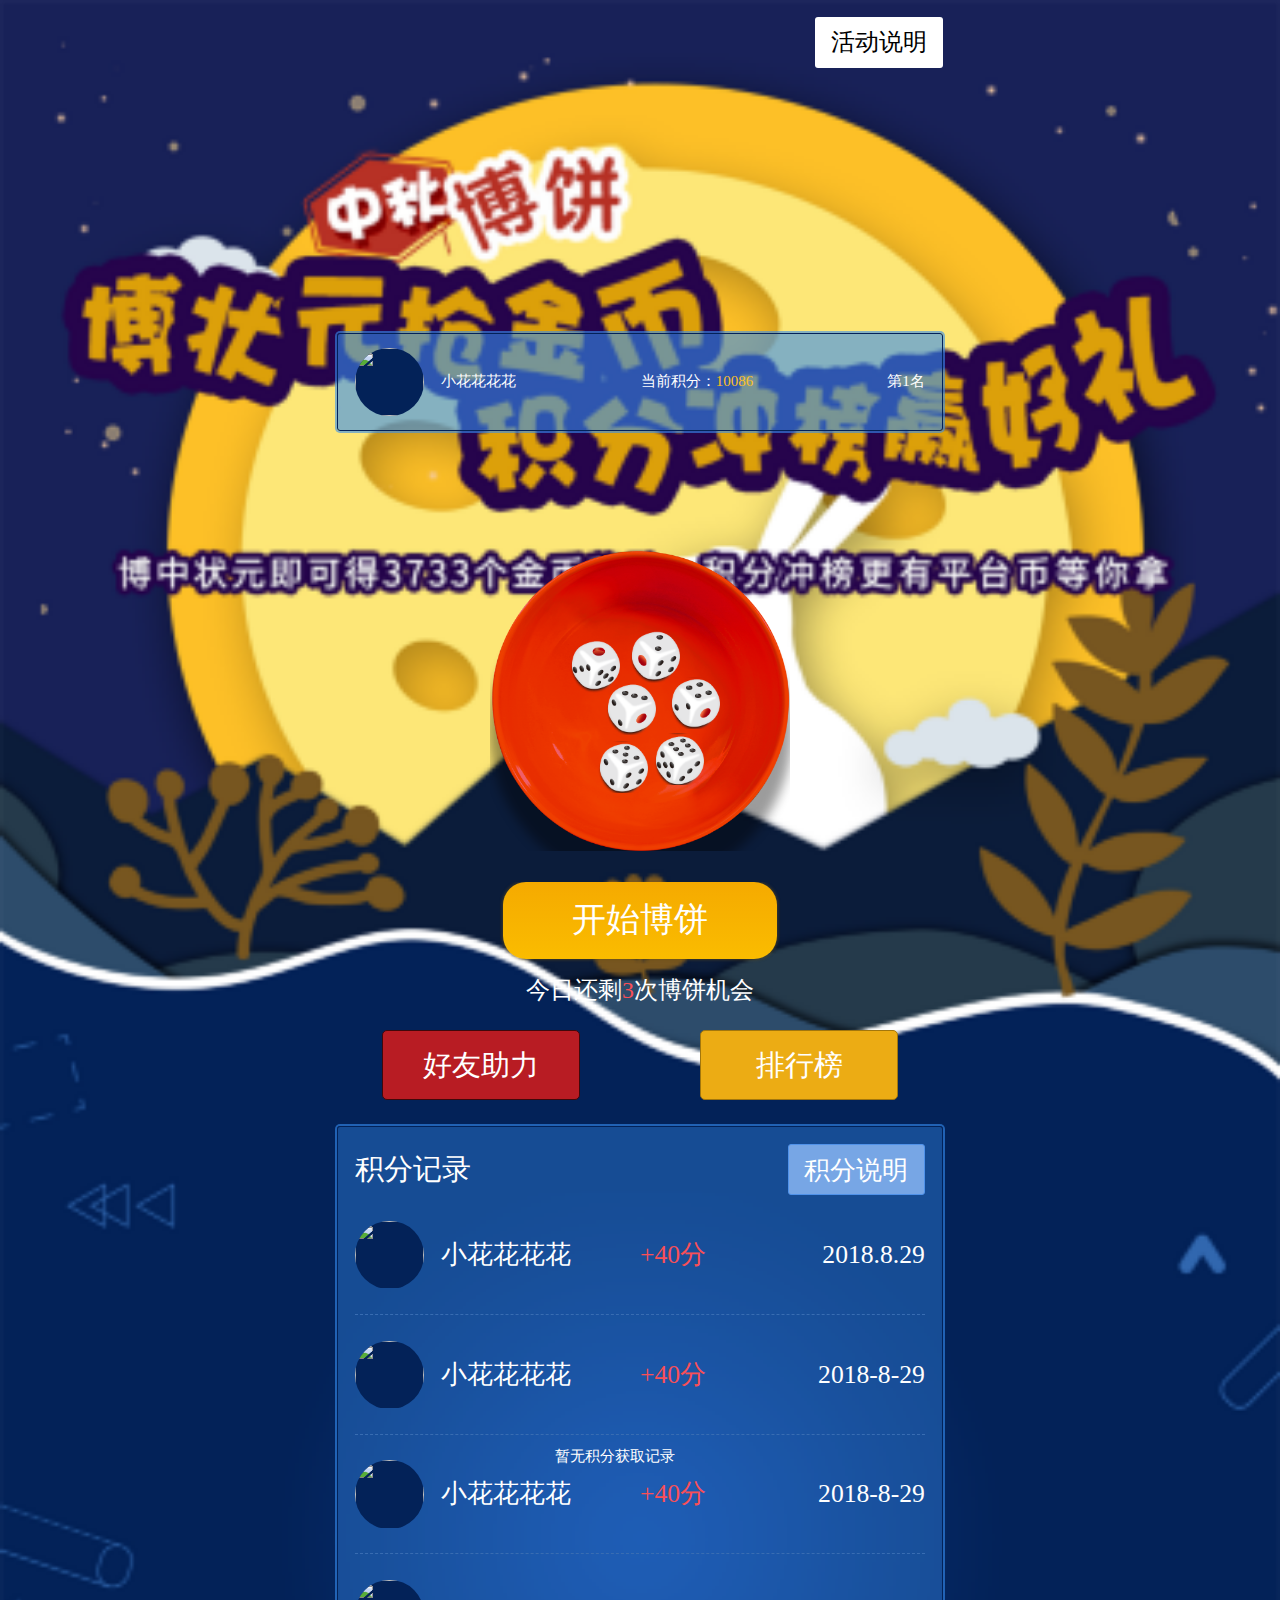
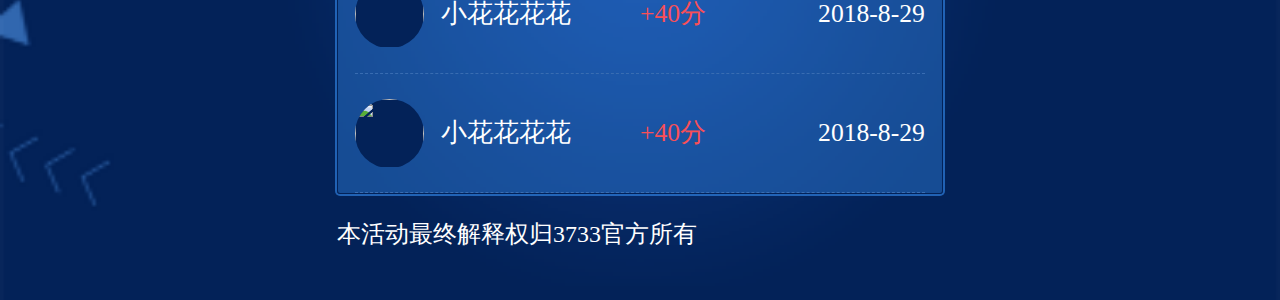
==== index.html @ 58ba9d66 "page and animation" ====
<!DOCTYPE html>
<html lang="en">

<head>
  <meta charset="UTF-8">
  <meta name="viewport" content="width=device-width, initial-scale=1.0">
  <meta http-equiv="X-UA-Compatible" content="ie=edge">
  <title>Document</title>
  <link rel="stylesheet" href="lib/css/reset.css">
  <link rel="stylesheet" href="lib/css/zhongqiu.css">
</head>

<body>
  <div class="main-page">
    <!--  -->
    <div class="active-explain">活动说明</div>
    <!-- account-information -->
    <div class="account-information">
      <div class="content left">
        <img class="avatar" src="" alt="">
        <span class="name">小花花花花</span>
      </div>
      <div class="content center">当前积分：<span class="point">10086</span></div>
      <div class="content right">第1名</div>
    </div>
    <!-- game -->
    <div class="game">
      <div class="dice first one"></div>
      <div class="dice second two"></div>
      <div class="dice third three"></div>
      <div class="dice fourth four"></div>
      <div class="dice fifth five"></div>
      <div class="dice sixth six"></div>
      <img class="bowl" src="lib/images/1.png" alt="">
    </div>
    <!-- button-list -->
    <div class="button-list">
      <div class="start">开始博饼</div>
      <div class="text">今日还剩<span>3</span>次博饼机会</div>
      <div class="button left">好友助力</div>
      <div class="button right">排行榜</div>
    </div>
    <!-- rank-record -->
    <div class="rank-record">
      <div class="title">
        <div class="left">积分记录</div>
        <a class="right">积分说明</a>
      </div>
      <div class="container">
        <ul class="rank-list">
          <li class="rank-item">
            <div class="content left">
              <img class="avatar" src="http://pic3.3733.com/d/file/cb/2018-08-27/c4631d530c1b6b69146fe1cd9f2bf09d.png"
                alt="">
              <span class="name">小花花花花</span>
            </div>
            <div class="content center">+40分</div>
            <div class="content right">2018.8.29</div>
          </li>
          <li class="rank-item">
            <div class="content left">
              <img class="avatar" src="http://pic3.3733.com/d/file/cb/2018-08-27/c4631d530c1b6b69146fe1cd9f2bf09d.png"
                alt="">
              <span class="name">小花花花花</span>
            </div>
            <div class="content center">+40分</div>
            <div class="content right">2018-8-29</div>
          </li>
          <li class="rank-item">
            <div class="content left">
              <img class="avatar" src="http://pic3.3733.com/d/file/cb/2018-08-27/c4631d530c1b6b69146fe1cd9f2bf09d.png"
                alt="">
              <span class="name">小花花花花</span>
            </div>
            <div class="content center">+40分</div>
            <div class="content right">2018-8-29</div>
          </li>
          <li class="rank-item">
            <div class="content left">
              <img class="avatar" src="http://pic3.3733.com/d/file/cb/2018-08-27/c4631d530c1b6b69146fe1cd9f2bf09d.png"
                alt="">
              <span class="name">小花花花花</span>
            </div>
            <div class="content center">+40分</div>
            <div class="content right">2018-8-29</div>
          </li>
          <li class="rank-item">
            <div class="content left">
              <img class="avatar" src="http://pic3.3733.com/d/file/cb/2018-08-27/c4631d530c1b6b69146fe1cd9f2bf09d.png"
                alt="">
              <span class="name">小花花花花</span>
            </div>
            <div class="content center">+40分</div>
            <div class="content right">2018-8-29</div>
          </li>
        </ul>
        <div class="empty">暂无积分获取记录</div>
      </div>
    </div>
    <!-- footer -->
    <div class="footer">本活动最终解释权归3733官方所有</div>
    <!-- modal -->
    <div class="modal">
      <div class="background"></div>

    </div>
  </div>
  <div class="rank-page">
    <div class="wrapper">
      <div class="header"><i class="rank"></i>排行榜<i class="icon"></i></div>
      <div class="main">
        <ul class="title">
          <li class="rank">排名</li>
          <li class="user">用户</li>
          <li class="point">积分</li>
        </ul>
        <ul class="rank-list">
          <li class="rank-item">
            <div class="rank">1</div>
            <div class="user">
              <img class="avatar" src="http://pic3.3733.com/d/file/cb/2018-08-27/c4631d530c1b6b69146fe1cd9f2bf09d.png"
                alt="">
              <span class="name">小花花花花</span>
            </div>
            <div class="point">10086</div>
          </li>
          <li class="rank-item">
            <div class="rank">1</div>
            <div class="user">
              <img class="avatar" src="http://pic3.3733.com/d/file/cb/2018-08-27/c4631d530c1b6b69146fe1cd9f2bf09d.png"
                alt="">
              <span class="name">小花花花花</span>
            </div>
            <div class="point">10086</div>
          </li>
          <li class="rank-item">
            <div class="rank">1</div>
            <div class="user">
              <img class="avatar" src="http://pic3.3733.com/d/file/cb/2018-08-27/c4631d530c1b6b69146fe1cd9f2bf09d.png"
                alt="">
              <span class="name">小花花花花</span>
            </div>
            <div class="point">10086</div>
          </li>
          <li class="rank-item">
            <div class="rank">1</div>
            <div class="user">
              <img class="avatar" src="http://pic3.3733.com/d/file/cb/2018-08-27/c4631d530c1b6b69146fe1cd9f2bf09d.png"
                alt="">
              <span class="name">小花花花花</span>
            </div>
            <div class="point">10086</div>
          </li>
          <li class="rank-item">
            <div class="rank">1</div>
            <div class="user">
              <img class="avatar" src="http://pic3.3733.com/d/file/cb/2018-08-27/c4631d530c1b6b69146fe1cd9f2bf09d.png"
                alt="">
              <span class="name">小花花花花</span>
            </div>
            <div class="point">10086</div>
          </li>
          <li class="rank-item">
            <div class="rank">1</div>
            <div class="user">
              <img class="avatar" src="http://pic3.3733.com/d/file/cb/2018-08-27/c4631d530c1b6b69146fe1cd9f2bf09d.png"
                alt="">
              <span class="name">小花花花花</span>
            </div>
            <div class="point">10086</div>
          </li>
          <li class="rank-item">
            <div class="rank">1</div>
            <div class="user">
              <img class="avatar" src="http://pic3.3733.com/d/file/cb/2018-08-27/c4631d530c1b6b69146fe1cd9f2bf09d.png"
                alt="">
              <span class="name">小花花花花</span>
            </div>
            <div class="point">10086</div>
          </li>
          <li class="rank-item">
            <div class="rank">1</div>
            <div class="user">
              <img class="avatar" src="http://pic3.3733.com/d/file/cb/2018-08-27/c4631d530c1b6b69146fe1cd9f2bf09d.png"
                alt="">
              <span class="name">小花花花花</span>
            </div>
            <div class="point">10086</div>
          </li>
        </ul>
      </div>
    </div>
    <div class="footer">
      <div class="left-wrapper">
        <img class="avatar" src="http://pic3.3733.com/d/file/cb/2018-08-27/c4631d530c1b6b69146fe1cd9f2bf09d.png" alt="">
        <div class="content">
          <div class="name">小花花花花花</div>
          <div class="point">我的积分:<span class="red">10086</span></div>
        </div>
      </div>
      <div class="right-wrapper">我的排名:<span class="red">未上榜</span></div>
    </div>
  </div>
  <div class="page active-explain-page">
    <div class="header">活动说明<i class="icon"></i></div>
    <div class="main">
      <p>1.活动时间：</p>
      <p class="text last">2018年8月29日——2018年9月25日</p>
      <p>2.活动规则：</p>
      <p class="text">1.参与博饼活动的用户，需将3733账号绑定 手机号后方可博饼  </p>
      <p class="text">2.活动期间每位用户每天有3次博饼</p>
      <p class="text last">3.博饼积分榜实时更新，活动结束后以排行榜成绩进行统一发放奖励。</p>
      <p>3.活动奖励：</p>
      <p class="text">博中状元既可获得3733个金币，积分排行榜冲榜更能赢取平台币</p>
      <p class="text">第1名：500平台币</p>
      <p class="text">第2名：300平台币 </p>
      <p class="text">第3名：100平台币</p>
      <p class="text">第4-10名：50平台币</p>
      <p class="text">第11-30名：30平台币</p>
      <p class="text">参与奖：10平台币</p>
      <p class="text last">注：积分相同的用户，则按时间先后排列</p>
      <p>4.奖励发放：</p>
      <p class="text last">奖励将在活动结束后3个工作日内统一发放至相应账号中，届时可在平台币获取记录中查看，如有异议，请联系客服QQ：800819997。</p>
      <p>5.本活动最终解释权归3733官方所有</p>
      <p class="title">积分说明</p>
      <img src="lib/images/point.png" alt="" class="explain">
      <i class="logo"></i>
    </div>
  </div>
  <div class="page point-explain-page">
    <div class="header">积分说明<i class="icon"></i></div>
    <div class="main">
      <img src="lib/images/point.png" alt="">
    </div>
  </div>
  <div class="modal"></div>
  <script src="lib/js/jquery.min.js"></script>
  <script src="lib/js/flexible.min.js"></script>
  <script>
    var $mainPage = $('.main-page');
    var $rankPage = $('.rank-page');
    var $rankButton = $('.main-page .button-list .right');
    var $rankClose = $('.rank-page .header .icon');
    var $activeExplainPage = $('.active-explain-page');
    var $activeExplainButton = $('.active-explain');
    var $activeClose = $('.active-explain-page .header .icon');
    var $pointPage = $('.point-explain-page');
    var $pointButton = $('.main-page .rank-record .right');
    var $pointClose = $('.point-explain-page .header .icon');
    var $dice = $('.dice');
    var $first = $('.dice.first');
    var $second = $('.dice.second');
    var $third = $('.dice.third');
    var $fourth = $('.dice.fourth');
    var $fifth = $('.dice.fifth');
    var $sixth = $('.dice.sixth');
    var arr1 = ['frame1', 'frame2', 'frame3'];
    var arr2 = ['frame1', 'frame3', 'frame2'];
    var arr3 = ['frame2', 'frame1', 'frame3'];
    var arr4 = ['frame2', 'frame3', 'frame1'];
    var arr5 = ['frame3', 'frame1', 'frame2'];
    var arr6 = ['frame3', 'frame2', 'frame1'];
    // 控制切换
    function pageSwitch(a, b) {
      a.toggleClass('show');
      b.toggleClass('show');
    }
    // 排行榜显示
    $rankButton.on('click', function () {
      pageSwitch($mainPage, $rankPage);
      $mainPage.addClass('show');
    });
    // 排行榜关闭
    $rankClose.on('click', function () {
      pageSwitch($rankPage, $mainPage);
    });
    // 活动说明显示
    $activeExplainButton.on('click', function () { pageSwitch($mainPage, $activeExplainPage) });
    // 活动说明关闭
    $activeClose.on('click', function () { pageSwitch($activeExplainPage, $mainPage) });
    // 积分说明显示
    $pointButton.on('click', function () { pageSwitch($mainPage, $pointPage) });
    // 积分说明关闭
    $pointClose.on('click', function () { pageSwitch($pointPage, $mainPage) });
    // 博饼
    function animation(dice, arr) {
      setInterval(function() {
        if(dice.hasClass(arr[0])) {
          dice.removeClass(arr[0]);
          dice.addClass(arr[1]);
        } else if(dice.hasClass(arr[1])) {
          dice.removeClass(arr[1]);
          dice.addClass(arr[2]);
        } else {
          dice.removeClass(arr[2]);
          dice.addClass(arr[0]);
        }
      }, 100);
    };
    // animation($first, arr1);
    // animation($second, arr3);
    // animation($third, arr2);
    // animation($fourth, arr5);
    // animation($fifth, arr6);
    // animation($sixth, arr4);
  </script>
</body>
</html>
---- lib/css/zhongqiu.css ----
body {
  background-image: url("../images/zhongqiubackground.png");
  background-size: 100%;
  background-repeat: no-repeat;
}
@media (-webkit-min-device-pixel-ratio: 2), (min-device-pixel-ratio: 2) {
  body {
    background-image: url("../images/zhongqiubackground@2x.png");
  }
}
@media (-webkit-min-device-pixel-ratio: 3), (min-device-pixel-ratio: 3) {
  body {
    background-image: url("../images/zhongqiubackground@3x.png");
  }
}
/* main-page */
.main-page {
  position: relative;
  display: block;
  font-size: 0.3204rem;
  overflow: hidden;
  /* active-explain */
  /* account-information */
  /* game */
  /* button-list */
  /* rank-record */
  /* footer */
}
.main-page.show {
  display: none;
}
.main-page .active-explain {
  position: absolute;
  top: 0.267rem;
  right: 0.267rem;
  width: 2.0025rem;
  height: 0.801rem;
  text-align: center;
  line-height: 0.801rem;
  border-radius: 3px;
  background: #ffffff;
  font-size: 0.3738rem;
  color: #000;
}
.main-page .account-information {
  display: flex;
  height: 1.4952rem;
  margin: 5.2065rem 0.267rem 1.869rem;
  padding: 0 0.267rem;
  line-height: 1.4952rem;
  border: 1px solid #032258;
  border-radius: 3px;
  background-color: rgba(53, 141, 241, 0.6);
  font-size: 15px;
  color: #ffffff;
  box-shadow: 0 0 0 2px rgba(53, 141, 241, 0.6);
}
.main-page .account-information .content {
  overflow: hidden;
  white-space: nowrap;
  text-overflow: ellipsis;
}
.main-page .account-information .content.left {
  flex: 0 0 45%;
  flex: 1;
}
.main-page .account-information .content.center {
  flex: 0 0 35%;
  flex: 1;
  text-align: center;
}
.main-page .account-information .content.center .point {
  color: #fdc027;
}
.main-page .account-information .content.right {
  flex: 0 0 20%;
  text-align: right;
}
.main-page .account-information .avatar {
  float: left;
  display: block;
  width: 1.068rem;
  height: 1.068rem;
  margin-top: 0.2136rem;
  margin-right: 0.267rem;
  border-radius: 50%;
  background-color: #032258;
  overflow: hidden;
}
.main-page .game {
  position: relative;
  width: 300px;
  margin: 0 auto 0.4005rem;
}
.main-page .game .bowl {
  width: 100%;
}
.main-page .game .dice {
  position: absolute;
  width: 52px;
  height: 52px;
  background-image: url(../images/dice.png);
  background-repeat: no-repeat;
  background-size: 50px;
  overflow: hidden;
}
.main-page .game .dice.first {
  top: 90px;
  left: 80px;
  background-position: 0 0;
  animation: rotateAnimation1 .4s linear;
}
.main-page .game .dice.second {
  top: 80px;
  left: 140px;
  background-position: 0 -52px;
  animation: rotateAnimation2 .4s linear;
}
.main-page .game .dice.third {
  top: 132px;
  left: 116px;
  background-position: 0 -104px;
  animation: rotateAnimation3 .4s linear;
}
.main-page .game .dice.fourth {
  top: 126px;
  left: 180px;
  background-position: 0 -156px;
  animation: rotateAnimation4 .4s linear;
}
.main-page .game .dice.fifth {
  top: 190px;
  left: 108px;
  background-position: 0 -208px;
  animation: rotateAnimation5 .4s linear;
}
.main-page .game .dice.sixth {
  top: 182px;
  left: 164px;
  background-position: 0 -260px;
  animation: rotateAnimation6 .4s linear;
}
.main-page .game .dice.one {
  background-position: 0 0;
}
.main-page .game .dice.two {
  background-position: 0 -52px;
}
.main-page .game .dice.three {
  background-position: 0 -104px;
}
.main-page .game .dice.four {
  background-position: 0 -156px;
}
.main-page .game .dice.five {
  background-position: 0 -208px;
}
.main-page .game .dice.six {
  background-position: 0 -260px;
}
.main-page .game .dice.frame1 {
  background-position: 0 -316px;
}
.main-page .game .dice.frame2 {
  background-position: 0 -368px;
}
.main-page .game .dice.frame3 {
  background-position: 0 -420px;
}
.main-page .button-list {
  overflow: hidden;
}
.main-page .button-list .start {
  width: 4.272rem;
  height: 1.2015rem;
  margin: 0 auto;
  line-height: 1.2015rem;
  text-align: center;
  border-radius: 23px;
  background: linear-gradient(#f5aa00, #fabc00);
  font-size: 0.534rem;
  color: #ffffff;
  box-shadow: 0px 0px 3px 1px rgba(105, 82, 23, 0.54);
}
.main-page .button-list .text {
  margin: 0.267rem 0 0.4005rem;
  text-align: center;
  font-size: 0.3738rem;
  color: #ffffff;
}
.main-page .button-list .text span {
  color: #f94f57;
}
.main-page .button-list .button {
  width: 3.0705rem;
  height: 1.068rem;
  text-align: center;
  line-height: 1.068rem;
  border-radius: 5px;
  font-size: 0.4539rem;
  color: #ffffff;
}
.main-page .button-list .left {
  float: left;
  margin-left: 0.9612rem;
  background: #b81c23;
  border: 1px solid #40080b;
}
.main-page .button-list .right {
  float: right;
  margin-right: 0.9612rem;
  background: #ecac14;
  border: 1px solid #a2760c;
}
.main-page .rank-record {
  position: relative;
  margin: 0.4005rem 0.267rem 0;
  padding: 0 0.267rem;
  border: 1px solid #032258;
  border-radius: 3px;
  background-color: rgba(53, 141, 241, 0.4);
  font-size: 15px;
  color: #ffffff;
  box-shadow: 0 0 0 2px rgba(53, 141, 241, 0.6);
}
.main-page .rank-record .title {
  height: 0.801rem;
  margin-top: 0.267rem;
  overflow: hidden;
}
.main-page .rank-record .title .left {
  float: left;
  line-height: 0.801rem;
  font-size: 0.4539rem;
}
.main-page .rank-record .title .right {
  display: block;
  float: right;
  box-sizing: border-box;
  width: 2.136rem;
  height: 0.801rem;
  text-align: center;
  line-height: 0.801rem;
  border: 1px solid #5092e9;
  border-radius: 3px;
  font-size: 0.4005rem;
  color: #ffffff;
  background: #77a6e5;
}
.main-page .rank-record .rank-list {
  max-height: 9.345rem;
  overflow-y: scroll;
}
.main-page .rank-record .rank-list .rank-item {
  display: flex;
  box-sizing: border-box;
  padding: 0.4005rem 0;
  height: 1.869rem;
  line-height: 1.068rem;
  border-bottom: 1px dashed #396db2;
  font-size: 0.4005rem;
}
.main-page .rank-record .rank-list .rank-item .content {
  overflow: hidden;
  white-space: nowrap;
  text-overflow: ellipsis;
}
.main-page .rank-record .rank-list .rank-item .content.left {
  flex: 0 0 48%;
  margin-right: 2%;
}
.main-page .rank-record .rank-list .rank-item .content.center {
  flex: 0 0 30%;
  text-align: left;
  color: #f94f57;
}
.main-page .rank-record .rank-list .rank-item .content.right {
  flex: 0 0 20%;
  text-align: right;
}
.main-page .rank-record .rank-list .rank-item .avatar {
  float: left;
  display: block;
  width: 1.068rem;
  height: 1.068rem;
  margin-right: 0.267rem;
  border-radius: 50%;
  background-color: #032258;
  overflow: hidden;
}
.main-page .rank-record .empty {
  position: absolute;
  top: 0;
  right: 0;
  bottom: 0;
  left: 0;
  width: 2.67rem;
  height: 0.4272rem;
  margin: auto;
}
.main-page .footer {
  margin: 0.4005rem 0.267rem 0.801rem 0.267rem;
  font-size: 0.3738rem;
  color: #ffffff;
}
/* modal */
.modal {
  position: absolute;
  top: 0;
  left: 0;
  background: rgba(0, 0, 0, 0.6);
}
/* page */
.page {
  position: absolute;
  top: 0;
  right: 0;
  bottom: 0;
  left: 0;
  z-index: 1000;
  border: 3px solid #eac8a5;
  border-radius: 9px;
  background: #fef0d5;
}
/* rank-page */
.rank-page {
  display: none;
  position: absolute;
  top: 0;
  right: 0;
  bottom: 0;
  left: 0;
  width: 9.2115rem;
  height: 13.35rem;
  margin: auto;
}
.rank-page.show {
  display: block;
}
.rank-page .wrapper {
  border: 3px solid #eac8a5;
  border-radius: 9px;
  background: #fef0d5;
}
.rank-page .wrapper .header {
  position: relative;
  height: 1.2015rem;
  text-align: center;
  line-height: 1.2015rem;
  font-size: 0.4806rem;
  font-weight: bolder;
}
.rank-page .wrapper .header .rank {
  display: inline-block;
  width: 0.8544rem;
  height: 0.8544rem;
  margin-right: 0.2136rem;
  vertical-align: middle;
  background-image: url("../images/rank.png");
  background-size: 100%;
  background-repeat: no-repeat;
}
@media (-webkit-min-device-pixel-ratio: 2), (min-device-pixel-ratio: 2) {
  .rank-page .wrapper .header .rank {
    background-image: url("../images/rank@2x.png");
  }
}
@media (-webkit-min-device-pixel-ratio: 3), (min-device-pixel-ratio: 3) {
  .rank-page .wrapper .header .rank {
    background-image: url("../images/rank@3x.png");
  }
}
.rank-page .wrapper .header .icon {
  position: absolute;
  top: 0.267rem;
  right: 0.267rem;
  display: block;
  width: 0.6408rem;
  height: 0.6408rem;
  background-image: url("../images/close.png");
  background-size: 100%;
  background-repeat: no-repeat;
}
@media (-webkit-min-device-pixel-ratio: 2), (min-device-pixel-ratio: 2) {
  .rank-page .wrapper .header .icon {
    background-image: url("../images/close@2x.png");
  }
}
@media (-webkit-min-device-pixel-ratio: 3), (min-device-pixel-ratio: 3) {
  .rank-page .wrapper .header .icon {
    background-image: url("../images/close@3x.png");
  }
}
.rank-page .wrapper .main .title {
  display: flex;
  padding: 0.4005rem 0.267rem;
  font-size: 0.3738rem;
}
.rank-page .wrapper .main .title .rank {
  flex: 0 0 15%;
  text-align: center;
}
.rank-page .wrapper .main .title .user {
  flex: 0 0 60%;
  box-sizing: border-box;
  padding-left: 10%;
  text-align: center;
}
.rank-page .wrapper .main .title .point {
  flex: 0 0 25%;
  text-align: center;
}
.rank-page .wrapper .main .rank-list {
  max-height: 8.9178rem;
  padding: 0 0.267rem;
  font-size: 0.3738rem;
  overflow: scroll;
}
.rank-page .wrapper .main .rank-list .rank-item {
  display: flex;
  box-sizing: border-box;
  padding: 0.4005rem 0;
  height: 1.869rem;
  line-height: 1.068rem;
  border-bottom: 1px dashed #396db2;
  font-size: 0.4005rem;
}
.rank-page .wrapper .main .rank-list .rank-item:first-of-type {
  padding-top: 0;
  height: 1.4685rem;
}
.rank-page .wrapper .main .rank-list .rank-item .rank {
  flex: 0 0 15%;
  text-align: center;
  color: #ff0000;
}
.rank-page .wrapper .main .rank-list .rank-item .user {
  flex: 0 0 60%;
  text-align: center;
}
.rank-page .wrapper .main .rank-list .rank-item .user .avatar {
  display: inline-block;
  width: 1.068rem;
  height: 1.068rem;
  margin-right: 0.267rem;
  border-radius: 50%;
  overflow: hidden;
  vertical-align: middle;
}
.rank-page .wrapper .main .rank-list .rank-item .point {
  flex: 0 0 25%;
  text-align: center;
  color: #ff0000;
}
.rank-page .footer {
  height: 1.068rem;
  margin-top: 0.0801rem;
  padding: 0.267rem;
  border: 3px solid #eac8a5;
  border-radius: 9px;
  background: #fef0d5;
  font-size: 0.3204rem;
  color: #333;
}
.rank-page .footer .left-wrapper {
  float: left;
}
.rank-page .footer .left-wrapper .avatar {
  float: left;
  display: block;
  width: 1.068rem;
  height: 1.068rem;
  margin-right: 0.267rem;
  border: 1px solid #eee;
  border-radius: 50%;
  overflow: hidden;
}
.rank-page .footer .left-wrapper .content {
  float: left;
}
.rank-page .footer .left-wrapper .content .name {
  margin: 0.1068rem 0 0.0534rem 0;
  font-size: 0.4005rem;
}
.rank-page .footer .left-wrapper .content .point {
  font-size: 0.3204rem;
  color: #666666;
}
.rank-page .footer .left-wrapper .content .point .red {
  color: #ff0000;
}
.rank-page .footer .right-wrapper {
  float: right;
  margin-top: 0.3204rem;
  font-size: 0.3738rem;
  color: #666666;
}
.rank-page .footer .right-wrapper .red {
  color: #ff0000;
}
/* active-explain-page */
.active-explain-page {
  display: none;
  width: 9.078rem;
  height: 29.103rem;
  margin: 0.534rem 0.4005rem;
}
.active-explain-page.show {
  display: block;
}
.active-explain-page .header {
  position: relative;
  height: 1.2015rem;
  text-align: center;
  line-height: 1.2015rem;
  font-size: 0.4806rem;
  font-weight: bolder;
}
.active-explain-page .header .icon {
  position: absolute;
  top: 0.267rem;
  right: 0.267rem;
  display: block;
  width: 0.6408rem;
  height: 0.6408rem;
  background-image: url("../images/close.png");
  background-size: 100%;
  background-repeat: no-repeat;
}
@media (-webkit-min-device-pixel-ratio: 2), (min-device-pixel-ratio: 2) {
  .active-explain-page .header .icon {
    background-image: url("../images/close@2x.png");
  }
}
@media (-webkit-min-device-pixel-ratio: 3), (min-device-pixel-ratio: 3) {
  .active-explain-page .header .icon {
    background-image: url("../images/close@3x.png");
  }
}
.active-explain-page .main {
  margin: 0.4005rem;
  margin-top: 0;
  line-height: 0.6141rem;
  font-size: 0.4005rem;
}
.active-explain-page .main .text {
  margin-left: 0.3204rem;
}
.active-explain-page .main .text.last {
  margin-bottom: 0.2136rem;
}
.active-explain-page .main .title {
  margin: 0.534rem auto 0.267rem;
  text-align: center;
  font-size: 0.4806rem;
}
.active-explain-page .main .explain {
  width: 100%;
  margin-bottom: 0.267rem;
}
.active-explain-page .main .logo {
  display: block;
  width: 3.204rem;
  height: 0.9345rem;
  margin: 0 auto;
  background-image: url("../images/logo.png");
  background-size: 100%;
  background-repeat: no-repeat;
}
@media (-webkit-min-device-pixel-ratio: 2), (min-device-pixel-ratio: 2) {
  .active-explain-page .main .logo {
    background-image: url("../images/logo@2x.png");
  }
}
@media (-webkit-min-device-pixel-ratio: 3), (min-device-pixel-ratio: 3) {
  .active-explain-page .main .logo {
    background-image: url("../images/logo@3x.png");
  }
}
/* point-explain-page */
.point-explain-page {
  display: none;
  height: 11.214rem;
  width: 9.2115rem;
  margin: auto;
}
.point-explain-page.show {
  display: block;
}
.point-explain-page .header {
  position: relative;
  height: 1.2015rem;
  text-align: center;
  line-height: 1.2015rem;
  font-size: 0.4806rem;
  font-weight: bolder;
}
.point-explain-page .header .icon {
  position: absolute;
  top: 0.267rem;
  right: 0.267rem;
  display: block;
  width: 0.6408rem;
  height: 0.6408rem;
  background-image: url("../images/close.png");
  background-size: 100%;
  background-repeat: no-repeat;
}
@media (-webkit-min-device-pixel-ratio: 2), (min-device-pixel-ratio: 2) {
  .point-explain-page .header .icon {
    background-image: url("../images/close@2x.png");
  }
}
@media (-webkit-min-device-pixel-ratio: 3), (min-device-pixel-ratio: 3) {
  .point-explain-page .header .icon {
    background-image: url("../images/close@3x.png");
  }
}
.point-explain-page .main {
  margin-top: 0.4005rem;
  text-align: center;
}
.point-explain-page .main img {
  width: 90%;
}
@keyframes rotateAnimation1 {
  0% {
    top: 108px;
    left: 20px;
    transform: rotate(0deg);
  }
  100% {
    top: 90px;
    left: 80px;
    transform: rotate(360deg);
  }
}
@keyframes rotateAnimation2 {
  0% {
    top: 94px;
    left: 0px;
    transform: rotate(0deg);
  }
  100% {
    top: 80px;
    left: 140px;
    transform: rotate(360deg);
  }
}
@keyframes rotateAnimation3 {
  0% {
    top: 132px;
    left: 0px;
    transform: rotate(0deg);
  }
  100% {
    top: 132px;
    left: 116px;
    transform: rotate(360deg);
  }
}
@keyframes rotateAnimation4 {
  0% {
    top: 144px;
    left: 28px;
    transform: rotate(0deg);
  }
  100% {
    top: 126px;
    left: 180px;
    transform: rotate(360deg);
  }
}
@keyframes rotateAnimation5 {
  0% {
    top: 158px;
    left: 0px;
    transform: rotate(0deg);
  }
  100% {
    top: 190px;
    left: 108px;
    transform: rotate(360deg);
  }
}
@keyframes rotateAnimation6 {
  0% {
    top: 170px;
    left: 24px;
    transform: rotate(0deg);
  }
  100% {
    top: 182px;
    left: 164px;
    transform: rotate(360deg);
  }
}
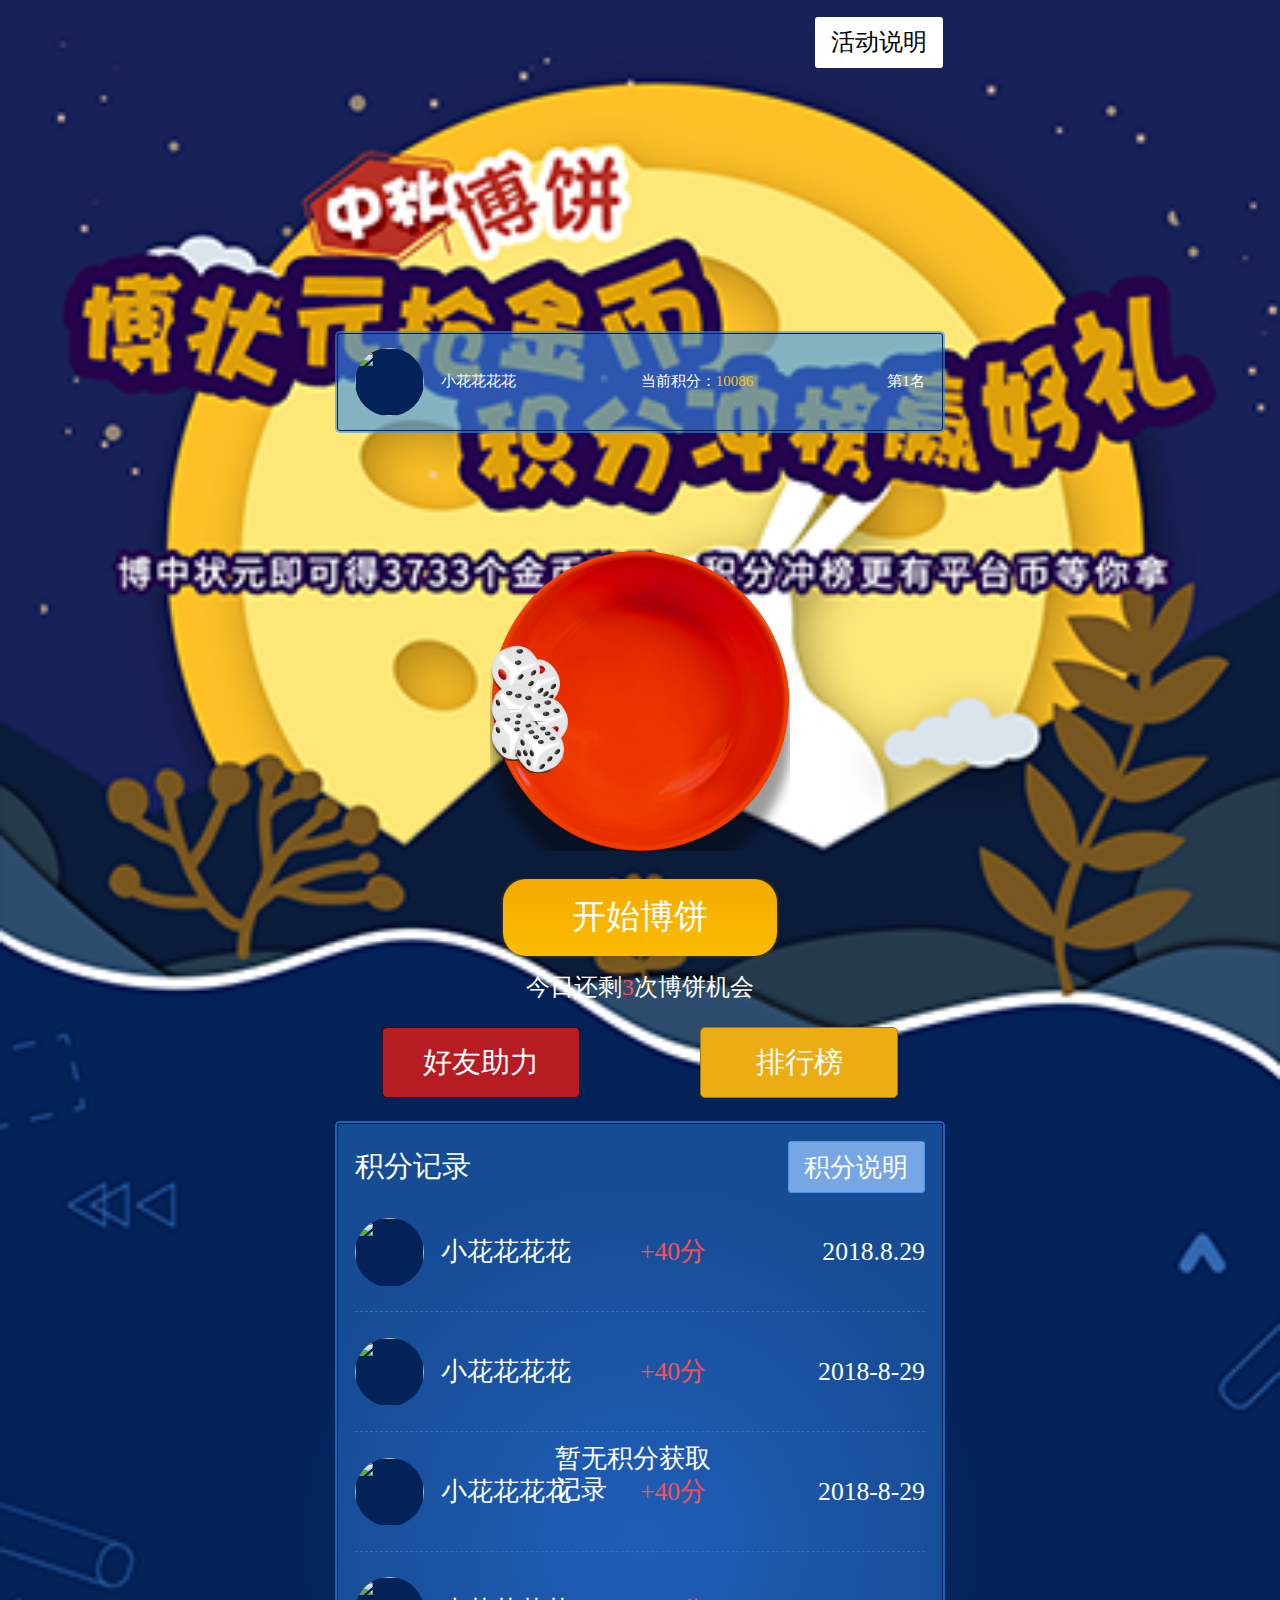
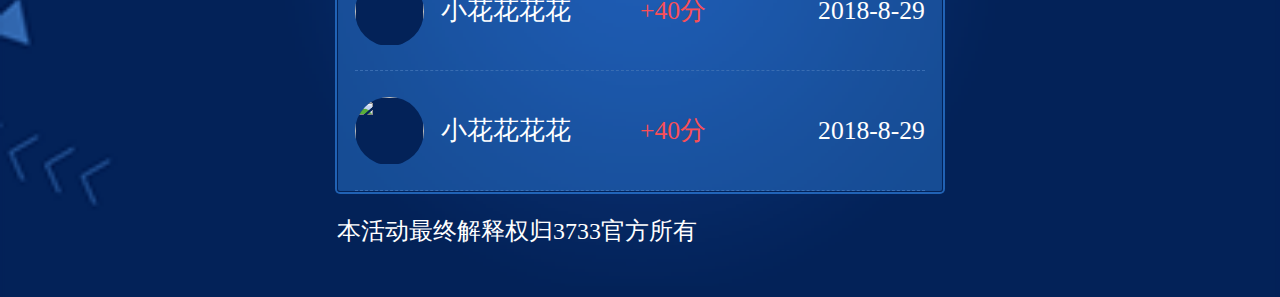
==== commit 69df2615: "animation" ====
--- a/index.html
+++ b/index.html
@@ -8,11 +8,13 @@
   <title>Document</title>
   <link rel="stylesheet" href="lib/css/reset.css">
   <link rel="stylesheet" href="lib/css/zhongqiu.css">
+  <script src="lib/js/jquery.min.js"></script>
+  <script src="lib/js/flexible.min.js"></script>
 </head>
 
 <body>
   <div class="main-page">
-    <!--  -->
+    <!-- active-axplain -->
     <div class="active-explain">活动说明</div>
     <!-- account-information -->
     <div class="account-information">
@@ -25,18 +27,18 @@
     </div>
     <!-- game -->
     <div class="game">
-      <div class="dice first one"></div>
-      <div class="dice second two"></div>
-      <div class="dice third three"></div>
-      <div class="dice fourth four"></div>
-      <div class="dice fifth five"></div>
-      <div class="dice sixth six"></div>
+      <div class="dice dice0"></div>
+      <div class="dice dice1"></div>
+      <div class="dice dice2"></div>
+      <div class="dice dice3"></div>
+      <div class="dice dice4"></div>
+      <div class="dice dice5"></div>
       <img class="bowl" src="lib/images/1.png" alt="">
     </div>
     <!-- button-list -->
     <div class="button-list">
       <div class="start">开始博饼</div>
-      <div class="text">今日还剩<span>3</span>次博饼机会</div>
+      <div class="text">今日还剩<span class="count">3</span>次博饼机会</div>
       <div class="button left">好友助力</div>
       <div class="button right">排行榜</div>
     </div>
@@ -99,10 +101,9 @@
     </div>
     <!-- footer -->
     <div class="footer">本活动最终解释权归3733官方所有</div>
-    <!-- modal -->
-    <div class="modal">
-      <div class="background"></div>
-
+    <!-- popup -->
+    <div class="popup">
+      <div class="text"></div>
     </div>
   </div>
   <div class="rank-page">
@@ -207,7 +208,7 @@
       <p>1.活动时间：</p>
       <p class="text last">2018年8月29日——2018年9月25日</p>
       <p>2.活动规则：</p>
-      <p class="text">1.参与博饼活动的用户，需将3733账号绑定 手机号后方可博饼  </p>
+      <p class="text">1.参与博饼活动的用户，需将3733账号绑定 手机号后方可博饼 </p>
       <p class="text">2.活动期间每位用户每天有3次博饼</p>
       <p class="text last">3.博饼积分榜实时更新，活动结束后以排行榜成绩进行统一发放奖励。</p>
       <p>3.活动奖励：</p>
@@ -233,76 +234,7 @@
       <img src="lib/images/point.png" alt="">
     </div>
   </div>
-  <div class="modal"></div>
-  <script src="lib/js/jquery.min.js"></script>
-  <script src="lib/js/flexible.min.js"></script>
-  <script>
-    var $mainPage = $('.main-page');
-    var $rankPage = $('.rank-page');
-    var $rankButton = $('.main-page .button-list .right');
-    var $rankClose = $('.rank-page .header .icon');
-    var $activeExplainPage = $('.active-explain-page');
-    var $activeExplainButton = $('.active-explain');
-    var $activeClose = $('.active-explain-page .header .icon');
-    var $pointPage = $('.point-explain-page');
-    var $pointButton = $('.main-page .rank-record .right');
-    var $pointClose = $('.point-explain-page .header .icon');
-    var $dice = $('.dice');
-    var $first = $('.dice.first');
-    var $second = $('.dice.second');
-    var $third = $('.dice.third');
-    var $fourth = $('.dice.fourth');
-    var $fifth = $('.dice.fifth');
-    var $sixth = $('.dice.sixth');
-    var arr1 = ['frame1', 'frame2', 'frame3'];
-    var arr2 = ['frame1', 'frame3', 'frame2'];
-    var arr3 = ['frame2', 'frame1', 'frame3'];
-    var arr4 = ['frame2', 'frame3', 'frame1'];
-    var arr5 = ['frame3', 'frame1', 'frame2'];
-    var arr6 = ['frame3', 'frame2', 'frame1'];
-    // 控制切换
-    function pageSwitch(a, b) {
-      a.toggleClass('show');
-      b.toggleClass('show');
-    }
-    // 排行榜显示
-    $rankButton.on('click', function () {
-      pageSwitch($mainPage, $rankPage);
-      $mainPage.addClass('show');
-    });
-    // 排行榜关闭
-    $rankClose.on('click', function () {
-      pageSwitch($rankPage, $mainPage);
-    });
-    // 活动说明显示
-    $activeExplainButton.on('click', function () { pageSwitch($mainPage, $activeExplainPage) });
-    // 活动说明关闭
-    $activeClose.on('click', function () { pageSwitch($activeExplainPage, $mainPage) });
-    // 积分说明显示
-    $pointButton.on('click', function () { pageSwitch($mainPage, $pointPage) });
-    // 积分说明关闭
-    $pointClose.on('click', function () { pageSwitch($pointPage, $mainPage) });
-    // 博饼
-    function animation(dice, arr) {
-      setInterval(function() {
-        if(dice.hasClass(arr[0])) {
-          dice.removeClass(arr[0]);
-          dice.addClass(arr[1]);
-        } else if(dice.hasClass(arr[1])) {
-          dice.removeClass(arr[1]);
-          dice.addClass(arr[2]);
-        } else {
-          dice.removeClass(arr[2]);
-          dice.addClass(arr[0]);
-        }
-      }, 100);
-    };
-    // animation($first, arr1);
-    // animation($second, arr3);
-    // animation($third, arr2);
-    // animation($fourth, arr5);
-    // animation($fifth, arr6);
-    // animation($sixth, arr4);
-  </script>
+  <script src="lib/js/index.js"></script>
 </body>
+
 </html>--- a/lib/css/zhongqiu.css
+++ b/lib/css/zhongqiu.css
@@ -1,6 +1,7 @@
 body {
   background-image: url("../images/zhongqiubackground.png");
   background-size: 100%;
+  background-color: #092355;
   background-repeat: no-repeat;
 }
 @media (-webkit-min-device-pixel-ratio: 2), (min-device-pixel-ratio: 2) {
@@ -90,6 +91,7 @@
 .main-page .game {
   position: relative;
   width: 300px;
+  height: 303px;
   margin: 0 auto 0.4005rem;
 }
 .main-page .game .bowl {
@@ -104,68 +106,71 @@
   background-size: 50px;
   overflow: hidden;
 }
-.main-page .game .dice.first {
-  top: 90px;
-  left: 80px;
+.main-page .game .dice.dice0 {
+  top: 108px;
+  left: 20px;
   background-position: 0 0;
-  animation: rotateAnimation1 .4s linear;
-}
-.main-page .game .dice.second {
-  top: 80px;
-  left: 140px;
+}
+.main-page .game .dice.dice1 {
+  top: 94px;
+  left: 0px;
   background-position: 0 -52px;
-  animation: rotateAnimation2 .4s linear;
-}
-.main-page .game .dice.third {
+}
+.main-page .game .dice.dice2 {
   top: 132px;
-  left: 116px;
+  left: 0px;
   background-position: 0 -104px;
-  animation: rotateAnimation3 .4s linear;
-}
-.main-page .game .dice.fourth {
-  top: 126px;
-  left: 180px;
+}
+.main-page .game .dice.dice3 {
+  top: 144px;
+  left: 28px;
   background-position: 0 -156px;
-  animation: rotateAnimation4 .4s linear;
-}
-.main-page .game .dice.fifth {
-  top: 190px;
-  left: 108px;
+}
+.main-page .game .dice.dice4 {
+  top: 158px;
+  left: 0px;
   background-position: 0 -208px;
-  animation: rotateAnimation5 .4s linear;
-}
-.main-page .game .dice.sixth {
-  top: 182px;
-  left: 164px;
+}
+.main-page .game .dice.dice5 {
+  top: 170px;
+  left: 24px;
   background-position: 0 -260px;
-  animation: rotateAnimation6 .4s linear;
-}
-.main-page .game .dice.one {
+}
+.main-page .game .dice.res1 {
   background-position: 0 0;
 }
-.main-page .game .dice.two {
+.main-page .game .dice.res2 {
   background-position: 0 -52px;
 }
-.main-page .game .dice.three {
+.main-page .game .dice.res3 {
   background-position: 0 -104px;
 }
-.main-page .game .dice.four {
+.main-page .game .dice.res4 {
   background-position: 0 -156px;
 }
-.main-page .game .dice.five {
+.main-page .game .dice.res5 {
   background-position: 0 -208px;
 }
-.main-page .game .dice.six {
+.main-page .game .dice.res6 {
   background-position: 0 -260px;
 }
-.main-page .game .dice.frame1 {
-  background-position: 0 -316px;
-}
-.main-page .game .dice.frame2 {
-  background-position: 0 -368px;
-}
-.main-page .game .dice.frame3 {
-  background-position: 0 -420px;
+.main-page .game .dice.animation0 {
+  animation: rotateAnimation1 .4s linear forwards;
+}
+.main-page .game .dice.animation1 {
+  animation: rotateAnimation2 .4s linear forwards;
+}
+.main-page .game .dice.animation2 {
+  animation: rotateAnimation3 .4s linear forwards;
+}
+.main-page .game .dice.animation3 {
+  animation: rotateAnimation4 .4s linear forwards;
+}
+.main-page .game .dice.animation4 {
+  animation: rotateAnimation5 .4s linear forwards;
+}
+.main-page .game .dice.animation5 {
+  animation: rotateAnimation6 .4s linear forwards;
 }
 .main-page .button-list {
   overflow: hidden;
@@ -297,18 +302,37 @@
   width: 2.67rem;
   height: 0.4272rem;
   margin: auto;
+  font-size: 0.4005rem;
 }
 .main-page .footer {
   margin: 0.4005rem 0.267rem 0.801rem 0.267rem;
   font-size: 0.3738rem;
   color: #ffffff;
 }
-/* modal */
-.modal {
+.main-page .popup {
+  display: none;
   position: absolute;
   top: 0;
+  right: 0;
+  bottom: 0;
   left: 0;
+  box-sizing: border-box;
+  width: 6.0075rem;
+  height: 2.2695rem;
+  margin: auto;
+  padding: 0.4005rem;
+  text-align: center;
+  line-height: 0.801rem;
+  border-radius: 5px;
   background: rgba(0, 0, 0, 0.6);
+  font-size: 0.4806rem;
+  color: #ffffff;
+}
+.main-page .popup.show {
+  display: block;
+}
+.main-page .popup.empty {
+  line-height: 1.4685rem;
 }
 /* page */
 .page {
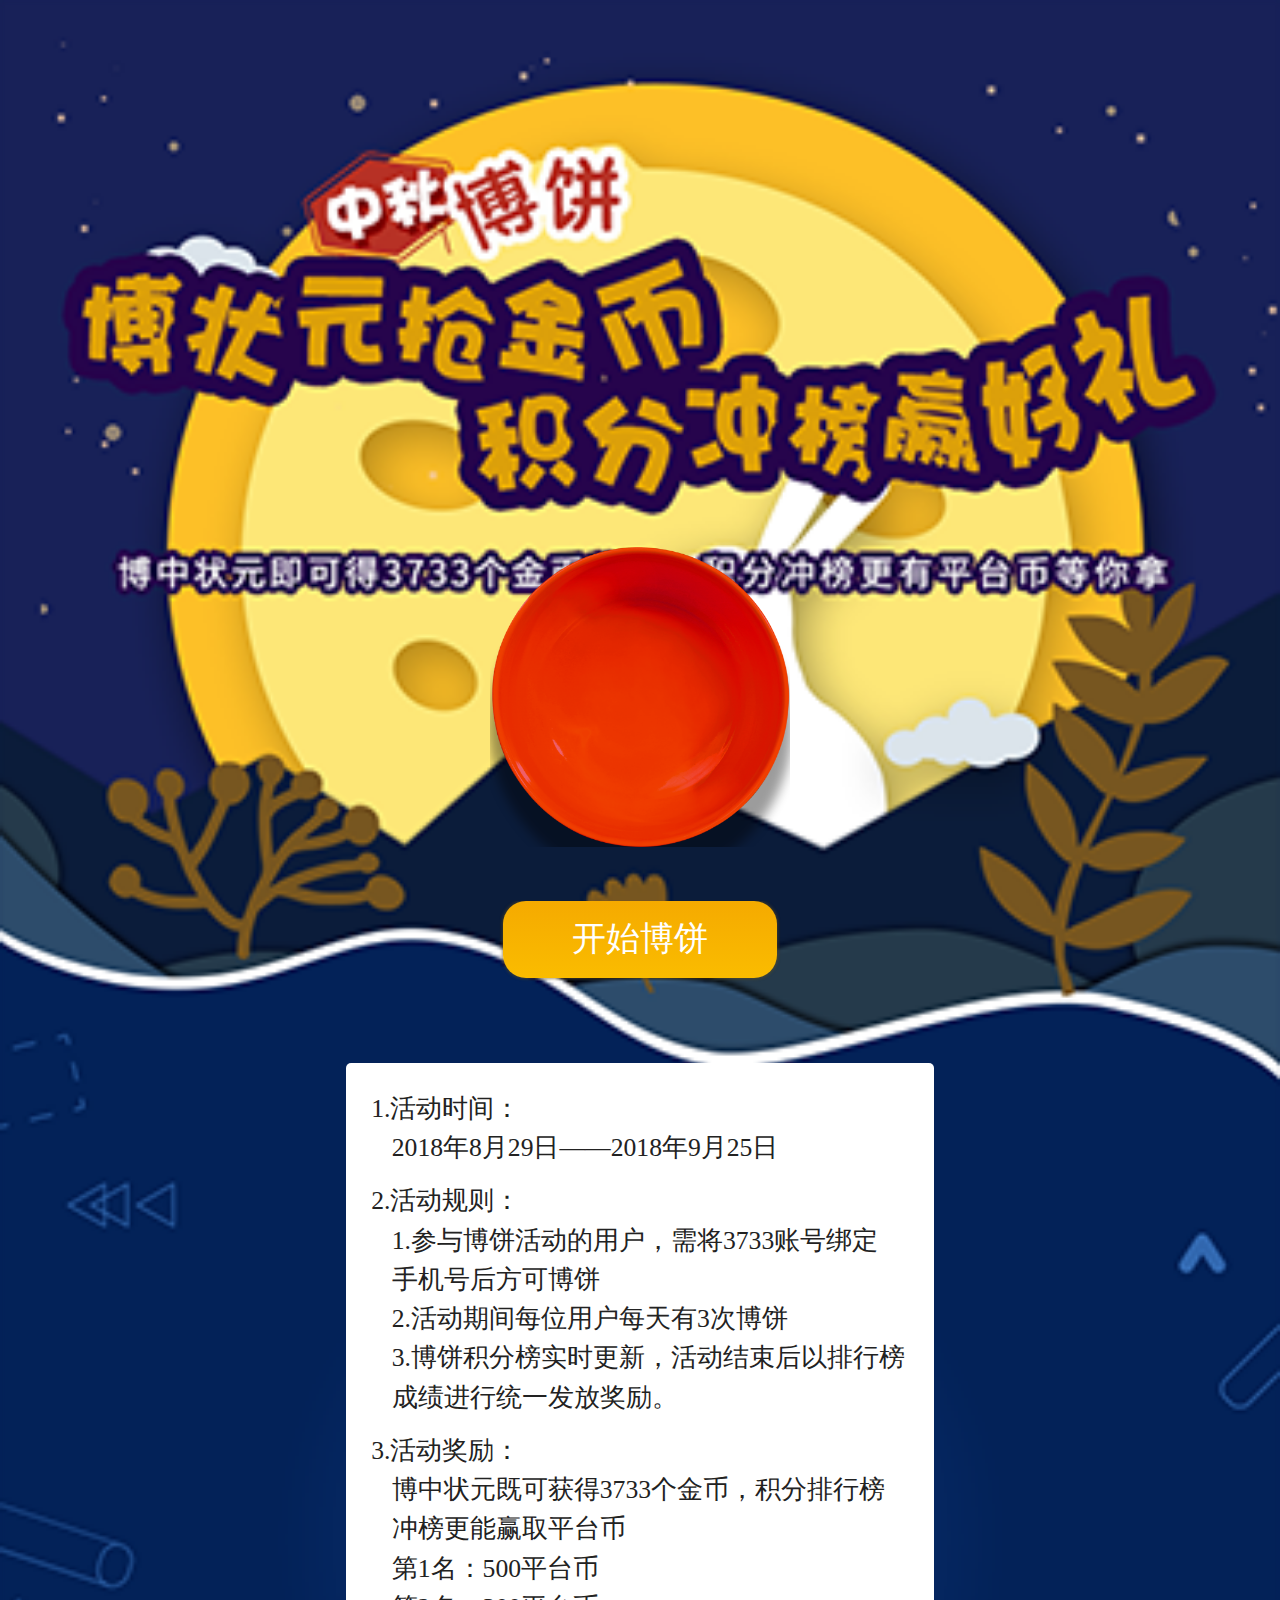
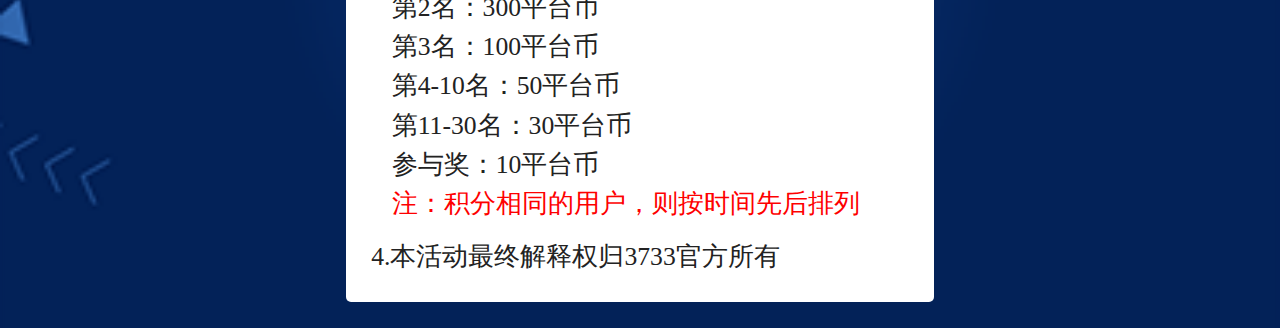
==== commit 5ccffe38: "beta2.0" ====
--- a/index.html
+++ b/index.html
@@ -8,202 +8,20 @@
   <title>Document</title>
   <link rel="stylesheet" href="lib/css/reset.css">
   <link rel="stylesheet" href="lib/css/zhongqiu.css">
-  <script src="lib/js/jquery.min.js"></script>
   <script src="lib/js/flexible.min.js"></script>
 </head>
 
 <body>
   <div class="main-page">
-    <!-- active-axplain -->
-    <div class="active-explain">活动说明</div>
-    <!-- account-information -->
-    <div class="account-information">
-      <div class="content left">
-        <img class="avatar" src="" alt="">
-        <span class="name">小花花花花</span>
-      </div>
-      <div class="content center">当前积分：<span class="point">10086</span></div>
-      <div class="content right">第1名</div>
-    </div>
     <!-- game -->
     <div class="game">
-      <div class="dice dice0"></div>
-      <div class="dice dice1"></div>
-      <div class="dice dice2"></div>
-      <div class="dice dice3"></div>
-      <div class="dice dice4"></div>
-      <div class="dice dice5"></div>
       <img class="bowl" src="lib/images/1.png" alt="">
     </div>
     <!-- button-list -->
     <div class="button-list">
       <div class="start">开始博饼</div>
-      <div class="text">今日还剩<span class="count">3</span>次博饼机会</div>
-      <div class="button left">好友助力</div>
-      <div class="button right">排行榜</div>
     </div>
-    <!-- rank-record -->
-    <div class="rank-record">
-      <div class="title">
-        <div class="left">积分记录</div>
-        <a class="right">积分说明</a>
-      </div>
-      <div class="container">
-        <ul class="rank-list">
-          <li class="rank-item">
-            <div class="content left">
-              <img class="avatar" src="http://pic3.3733.com/d/file/cb/2018-08-27/c4631d530c1b6b69146fe1cd9f2bf09d.png"
-                alt="">
-              <span class="name">小花花花花</span>
-            </div>
-            <div class="content center">+40分</div>
-            <div class="content right">2018.8.29</div>
-          </li>
-          <li class="rank-item">
-            <div class="content left">
-              <img class="avatar" src="http://pic3.3733.com/d/file/cb/2018-08-27/c4631d530c1b6b69146fe1cd9f2bf09d.png"
-                alt="">
-              <span class="name">小花花花花</span>
-            </div>
-            <div class="content center">+40分</div>
-            <div class="content right">2018-8-29</div>
-          </li>
-          <li class="rank-item">
-            <div class="content left">
-              <img class="avatar" src="http://pic3.3733.com/d/file/cb/2018-08-27/c4631d530c1b6b69146fe1cd9f2bf09d.png"
-                alt="">
-              <span class="name">小花花花花</span>
-            </div>
-            <div class="content center">+40分</div>
-            <div class="content right">2018-8-29</div>
-          </li>
-          <li class="rank-item">
-            <div class="content left">
-              <img class="avatar" src="http://pic3.3733.com/d/file/cb/2018-08-27/c4631d530c1b6b69146fe1cd9f2bf09d.png"
-                alt="">
-              <span class="name">小花花花花</span>
-            </div>
-            <div class="content center">+40分</div>
-            <div class="content right">2018-8-29</div>
-          </li>
-          <li class="rank-item">
-            <div class="content left">
-              <img class="avatar" src="http://pic3.3733.com/d/file/cb/2018-08-27/c4631d530c1b6b69146fe1cd9f2bf09d.png"
-                alt="">
-              <span class="name">小花花花花</span>
-            </div>
-            <div class="content center">+40分</div>
-            <div class="content right">2018-8-29</div>
-          </li>
-        </ul>
-        <div class="empty">暂无积分获取记录</div>
-      </div>
-    </div>
-    <!-- footer -->
-    <div class="footer">本活动最终解释权归3733官方所有</div>
-    <!-- popup -->
-    <div class="popup">
-      <div class="text"></div>
-    </div>
-  </div>
-  <div class="rank-page">
-    <div class="wrapper">
-      <div class="header"><i class="rank"></i>排行榜<i class="icon"></i></div>
-      <div class="main">
-        <ul class="title">
-          <li class="rank">排名</li>
-          <li class="user">用户</li>
-          <li class="point">积分</li>
-        </ul>
-        <ul class="rank-list">
-          <li class="rank-item">
-            <div class="rank">1</div>
-            <div class="user">
-              <img class="avatar" src="http://pic3.3733.com/d/file/cb/2018-08-27/c4631d530c1b6b69146fe1cd9f2bf09d.png"
-                alt="">
-              <span class="name">小花花花花</span>
-            </div>
-            <div class="point">10086</div>
-          </li>
-          <li class="rank-item">
-            <div class="rank">1</div>
-            <div class="user">
-              <img class="avatar" src="http://pic3.3733.com/d/file/cb/2018-08-27/c4631d530c1b6b69146fe1cd9f2bf09d.png"
-                alt="">
-              <span class="name">小花花花花</span>
-            </div>
-            <div class="point">10086</div>
-          </li>
-          <li class="rank-item">
-            <div class="rank">1</div>
-            <div class="user">
-              <img class="avatar" src="http://pic3.3733.com/d/file/cb/2018-08-27/c4631d530c1b6b69146fe1cd9f2bf09d.png"
-                alt="">
-              <span class="name">小花花花花</span>
-            </div>
-            <div class="point">10086</div>
-          </li>
-          <li class="rank-item">
-            <div class="rank">1</div>
-            <div class="user">
-              <img class="avatar" src="http://pic3.3733.com/d/file/cb/2018-08-27/c4631d530c1b6b69146fe1cd9f2bf09d.png"
-                alt="">
-              <span class="name">小花花花花</span>
-            </div>
-            <div class="point">10086</div>
-          </li>
-          <li class="rank-item">
-            <div class="rank">1</div>
-            <div class="user">
-              <img class="avatar" src="http://pic3.3733.com/d/file/cb/2018-08-27/c4631d530c1b6b69146fe1cd9f2bf09d.png"
-                alt="">
-              <span class="name">小花花花花</span>
-            </div>
-            <div class="point">10086</div>
-          </li>
-          <li class="rank-item">
-            <div class="rank">1</div>
-            <div class="user">
-              <img class="avatar" src="http://pic3.3733.com/d/file/cb/2018-08-27/c4631d530c1b6b69146fe1cd9f2bf09d.png"
-                alt="">
-              <span class="name">小花花花花</span>
-            </div>
-            <div class="point">10086</div>
-          </li>
-          <li class="rank-item">
-            <div class="rank">1</div>
-            <div class="user">
-              <img class="avatar" src="http://pic3.3733.com/d/file/cb/2018-08-27/c4631d530c1b6b69146fe1cd9f2bf09d.png"
-                alt="">
-              <span class="name">小花花花花</span>
-            </div>
-            <div class="point">10086</div>
-          </li>
-          <li class="rank-item">
-            <div class="rank">1</div>
-            <div class="user">
-              <img class="avatar" src="http://pic3.3733.com/d/file/cb/2018-08-27/c4631d530c1b6b69146fe1cd9f2bf09d.png"
-                alt="">
-              <span class="name">小花花花花</span>
-            </div>
-            <div class="point">10086</div>
-          </li>
-        </ul>
-      </div>
-    </div>
-    <div class="footer">
-      <div class="left-wrapper">
-        <img class="avatar" src="http://pic3.3733.com/d/file/cb/2018-08-27/c4631d530c1b6b69146fe1cd9f2bf09d.png" alt="">
-        <div class="content">
-          <div class="name">小花花花花花</div>
-          <div class="point">我的积分:<span class="red">10086</span></div>
-        </div>
-      </div>
-      <div class="right-wrapper">我的排名:<span class="red">未上榜</span></div>
-    </div>
-  </div>
-  <div class="page active-explain-page">
-    <div class="header">活动说明<i class="icon"></i></div>
+    <!-- main -->
     <div class="main">
       <p>1.活动时间：</p>
       <p class="text last">2018年8月29日——2018年9月25日</p>
@@ -219,22 +37,10 @@
       <p class="text">第4-10名：50平台币</p>
       <p class="text">第11-30名：30平台币</p>
       <p class="text">参与奖：10平台币</p>
-      <p class="text last">注：积分相同的用户，则按时间先后排列</p>
-      <p>4.奖励发放：</p>
-      <p class="text last">奖励将在活动结束后3个工作日内统一发放至相应账号中，届时可在平台币获取记录中查看，如有异议，请联系客服QQ：800819997。</p>
-      <p>5.本活动最终解释权归3733官方所有</p>
-      <p class="title">积分说明</p>
-      <img src="lib/images/point.png" alt="" class="explain">
-      <i class="logo"></i>
+      <p class="text last red">注：积分相同的用户，则按时间先后排列</p>
+      <p>4.本活动最终解释权归3733官方所有</p>    
     </div>
   </div>
-  <div class="page point-explain-page">
-    <div class="header">积分说明<i class="icon"></i></div>
-    <div class="main">
-      <img src="lib/images/point.png" alt="">
-    </div>
-  </div>
-  <script src="lib/js/index.js"></script>
 </body>
 
 </html>--- a/lib/css/zhongqiu.css
+++ b/lib/css/zhongqiu.css
@@ -20,165 +20,26 @@
   display: block;
   font-size: 0.3204rem;
   overflow: hidden;
-  /* active-explain */
-  /* account-information */
   /* game */
   /* button-list */
-  /* rank-record */
-  /* footer */
-}
-.main-page.show {
-  display: none;
-}
-.main-page .active-explain {
-  position: absolute;
-  top: 0.267rem;
-  right: 0.267rem;
-  width: 2.0025rem;
-  height: 0.801rem;
-  text-align: center;
-  line-height: 0.801rem;
-  border-radius: 3px;
-  background: #ffffff;
-  font-size: 0.3738rem;
-  color: #000;
-}
-.main-page .account-information {
-  display: flex;
-  height: 1.4952rem;
-  margin: 5.2065rem 0.267rem 1.869rem;
-  padding: 0 0.267rem;
-  line-height: 1.4952rem;
-  border: 1px solid #032258;
-  border-radius: 3px;
-  background-color: rgba(53, 141, 241, 0.6);
-  font-size: 15px;
-  color: #ffffff;
-  box-shadow: 0 0 0 2px rgba(53, 141, 241, 0.6);
-}
-.main-page .account-information .content {
-  overflow: hidden;
-  white-space: nowrap;
-  text-overflow: ellipsis;
-}
-.main-page .account-information .content.left {
-  flex: 0 0 45%;
-  flex: 1;
-}
-.main-page .account-information .content.center {
-  flex: 0 0 35%;
-  flex: 1;
-  text-align: center;
-}
-.main-page .account-information .content.center .point {
-  color: #fdc027;
-}
-.main-page .account-information .content.right {
-  flex: 0 0 20%;
-  text-align: right;
-}
-.main-page .account-information .avatar {
-  float: left;
-  display: block;
-  width: 1.068rem;
-  height: 1.068rem;
-  margin-top: 0.2136rem;
-  margin-right: 0.267rem;
-  border-radius: 50%;
-  background-color: #032258;
-  overflow: hidden;
 }
 .main-page .game {
   position: relative;
   width: 300px;
   height: 303px;
-  margin: 0 auto 0.4005rem;
+  margin: 8.544rem auto 0.4005rem;
 }
 .main-page .game .bowl {
   width: 100%;
 }
-.main-page .game .dice {
-  position: absolute;
-  width: 52px;
-  height: 52px;
-  background-image: url(../images/dice.png);
-  background-repeat: no-repeat;
-  background-size: 50px;
-  overflow: hidden;
-}
-.main-page .game .dice.dice0 {
-  top: 108px;
-  left: 20px;
-  background-position: 0 0;
-}
-.main-page .game .dice.dice1 {
-  top: 94px;
-  left: 0px;
-  background-position: 0 -52px;
-}
-.main-page .game .dice.dice2 {
-  top: 132px;
-  left: 0px;
-  background-position: 0 -104px;
-}
-.main-page .game .dice.dice3 {
-  top: 144px;
-  left: 28px;
-  background-position: 0 -156px;
-}
-.main-page .game .dice.dice4 {
-  top: 158px;
-  left: 0px;
-  background-position: 0 -208px;
-}
-.main-page .game .dice.dice5 {
-  top: 170px;
-  left: 24px;
-  background-position: 0 -260px;
-}
-.main-page .game .dice.res1 {
-  background-position: 0 0;
-}
-.main-page .game .dice.res2 {
-  background-position: 0 -52px;
-}
-.main-page .game .dice.res3 {
-  background-position: 0 -104px;
-}
-.main-page .game .dice.res4 {
-  background-position: 0 -156px;
-}
-.main-page .game .dice.res5 {
-  background-position: 0 -208px;
-}
-.main-page .game .dice.res6 {
-  background-position: 0 -260px;
-}
-.main-page .game .dice.animation0 {
-  animation: rotateAnimation1 .4s linear forwards;
-}
-.main-page .game .dice.animation1 {
-  animation: rotateAnimation2 .4s linear forwards;
-}
-.main-page .game .dice.animation2 {
-  animation: rotateAnimation3 .4s linear forwards;
-}
-.main-page .game .dice.animation3 {
-  animation: rotateAnimation4 .4s linear forwards;
-}
-.main-page .game .dice.animation4 {
-  animation: rotateAnimation5 .4s linear forwards;
-}
-.main-page .game .dice.animation5 {
-  animation: rotateAnimation6 .4s linear forwards;
-}
 .main-page .button-list {
+  margin: 0.801rem auto;
   overflow: hidden;
 }
 .main-page .button-list .start {
   width: 4.272rem;
   height: 1.2015rem;
-  margin: 0 auto;
+  margin: 0 auto 0.534rem;
   line-height: 1.2015rem;
   text-align: center;
   border-radius: 23px;
@@ -187,152 +48,23 @@
   color: #ffffff;
   box-shadow: 0px 0px 3px 1px rgba(105, 82, 23, 0.54);
 }
-.main-page .button-list .text {
-  margin: 0.267rem 0 0.4005rem;
-  text-align: center;
-  font-size: 0.3738rem;
-  color: #ffffff;
-}
-.main-page .button-list .text span {
-  color: #f94f57;
-}
-.main-page .button-list .button {
-  width: 3.0705rem;
-  height: 1.068rem;
-  text-align: center;
-  line-height: 1.068rem;
+.main-page .main {
+  margin: 0.4005rem;
+  margin-top: 0;
+  padding: 0.4005rem;
+  line-height: 0.6141rem;
+  background: #ffffff;
   border-radius: 5px;
-  font-size: 0.4539rem;
-  color: #ffffff;
-}
-.main-page .button-list .left {
-  float: left;
-  margin-left: 0.9612rem;
-  background: #b81c23;
-  border: 1px solid #40080b;
-}
-.main-page .button-list .right {
-  float: right;
-  margin-right: 0.9612rem;
-  background: #ecac14;
-  border: 1px solid #a2760c;
-}
-.main-page .rank-record {
-  position: relative;
-  margin: 0.4005rem 0.267rem 0;
-  padding: 0 0.267rem;
-  border: 1px solid #032258;
-  border-radius: 3px;
-  background-color: rgba(53, 141, 241, 0.4);
-  font-size: 15px;
-  color: #ffffff;
-  box-shadow: 0 0 0 2px rgba(53, 141, 241, 0.6);
-}
-.main-page .rank-record .title {
-  height: 0.801rem;
-  margin-top: 0.267rem;
-  overflow: hidden;
-}
-.main-page .rank-record .title .left {
-  float: left;
-  line-height: 0.801rem;
-  font-size: 0.4539rem;
-}
-.main-page .rank-record .title .right {
-  display: block;
-  float: right;
-  box-sizing: border-box;
-  width: 2.136rem;
-  height: 0.801rem;
-  text-align: center;
-  line-height: 0.801rem;
-  border: 1px solid #5092e9;
-  border-radius: 3px;
-  font-size: 0.4005rem;
-  color: #ffffff;
-  background: #77a6e5;
-}
-.main-page .rank-record .rank-list {
-  max-height: 9.345rem;
-  overflow-y: scroll;
-}
-.main-page .rank-record .rank-list .rank-item {
-  display: flex;
-  box-sizing: border-box;
-  padding: 0.4005rem 0;
-  height: 1.869rem;
-  line-height: 1.068rem;
-  border-bottom: 1px dashed #396db2;
   font-size: 0.4005rem;
 }
-.main-page .rank-record .rank-list .rank-item .content {
-  overflow: hidden;
-  white-space: nowrap;
-  text-overflow: ellipsis;
+.main-page .main .text {
+  margin-left: 0.3204rem;
 }
-.main-page .rank-record .rank-list .rank-item .content.left {
-  flex: 0 0 48%;
-  margin-right: 2%;
+.main-page .main .text.last {
+  margin-bottom: 0.2136rem;
 }
-.main-page .rank-record .rank-list .rank-item .content.center {
-  flex: 0 0 30%;
-  text-align: left;
-  color: #f94f57;
-}
-.main-page .rank-record .rank-list .rank-item .content.right {
-  flex: 0 0 20%;
-  text-align: right;
-}
-.main-page .rank-record .rank-list .rank-item .avatar {
-  float: left;
-  display: block;
-  width: 1.068rem;
-  height: 1.068rem;
-  margin-right: 0.267rem;
-  border-radius: 50%;
-  background-color: #032258;
-  overflow: hidden;
-}
-.main-page .rank-record .empty {
-  position: absolute;
-  top: 0;
-  right: 0;
-  bottom: 0;
-  left: 0;
-  width: 2.67rem;
-  height: 0.4272rem;
-  margin: auto;
-  font-size: 0.4005rem;
-}
-.main-page .footer {
-  margin: 0.4005rem 0.267rem 0.801rem 0.267rem;
-  font-size: 0.3738rem;
-  color: #ffffff;
-}
-.main-page .popup {
-  display: none;
-  position: absolute;
-  top: 0;
-  right: 0;
-  bottom: 0;
-  left: 0;
-  box-sizing: border-box;
-  width: 6.0075rem;
-  height: 2.2695rem;
-  margin: auto;
-  padding: 0.4005rem;
-  text-align: center;
-  line-height: 0.801rem;
-  border-radius: 5px;
-  background: rgba(0, 0, 0, 0.6);
-  font-size: 0.4806rem;
-  color: #ffffff;
-}
-.main-page .popup.show {
-  display: block;
-}
-.main-page .popup.empty {
-  line-height: 1.4685rem;
+.main-page .main .text.red {
+  color: #fe0000;
 }
 /* page */
 .page {
@@ -346,376 +78,3 @@
   border-radius: 9px;
   background: #fef0d5;
 }
-/* rank-page */
-.rank-page {
-  display: none;
-  position: absolute;
-  top: 0;
-  right: 0;
-  bottom: 0;
-  left: 0;
-  width: 9.2115rem;
-  height: 13.35rem;
-  margin: auto;
-}
-.rank-page.show {
-  display: block;
-}
-.rank-page .wrapper {
-  border: 3px solid #eac8a5;
-  border-radius: 9px;
-  background: #fef0d5;
-}
-.rank-page .wrapper .header {
-  position: relative;
-  height: 1.2015rem;
-  text-align: center;
-  line-height: 1.2015rem;
-  font-size: 0.4806rem;
-  font-weight: bolder;
-}
-.rank-page .wrapper .header .rank {
-  display: inline-block;
-  width: 0.8544rem;
-  height: 0.8544rem;
-  margin-right: 0.2136rem;
-  vertical-align: middle;
-  background-image: url("../images/rank.png");
-  background-size: 100%;
-  background-repeat: no-repeat;
-}
-@media (-webkit-min-device-pixel-ratio: 2), (min-device-pixel-ratio: 2) {
-  .rank-page .wrapper .header .rank {
-    background-image: url("../images/rank@2x.png");
-  }
-}
-@media (-webkit-min-device-pixel-ratio: 3), (min-device-pixel-ratio: 3) {
-  .rank-page .wrapper .header .rank {
-    background-image: url("../images/rank@3x.png");
-  }
-}
-.rank-page .wrapper .header .icon {
-  position: absolute;
-  top: 0.267rem;
-  right: 0.267rem;
-  display: block;
-  width: 0.6408rem;
-  height: 0.6408rem;
-  background-image: url("../images/close.png");
-  background-size: 100%;
-  background-repeat: no-repeat;
-}
-@media (-webkit-min-device-pixel-ratio: 2), (min-device-pixel-ratio: 2) {
-  .rank-page .wrapper .header .icon {
-    background-image: url("../images/close@2x.png");
-  }
-}
-@media (-webkit-min-device-pixel-ratio: 3), (min-device-pixel-ratio: 3) {
-  .rank-page .wrapper .header .icon {
-    background-image: url("../images/close@3x.png");
-  }
-}
-.rank-page .wrapper .main .title {
-  display: flex;
-  padding: 0.4005rem 0.267rem;
-  font-size: 0.3738rem;
-}
-.rank-page .wrapper .main .title .rank {
-  flex: 0 0 15%;
-  text-align: center;
-}
-.rank-page .wrapper .main .title .user {
-  flex: 0 0 60%;
-  box-sizing: border-box;
-  padding-left: 10%;
-  text-align: center;
-}
-.rank-page .wrapper .main .title .point {
-  flex: 0 0 25%;
-  text-align: center;
-}
-.rank-page .wrapper .main .rank-list {
-  max-height: 8.9178rem;
-  padding: 0 0.267rem;
-  font-size: 0.3738rem;
-  overflow: scroll;
-}
-.rank-page .wrapper .main .rank-list .rank-item {
-  display: flex;
-  box-sizing: border-box;
-  padding: 0.4005rem 0;
-  height: 1.869rem;
-  line-height: 1.068rem;
-  border-bottom: 1px dashed #396db2;
-  font-size: 0.4005rem;
-}
-.rank-page .wrapper .main .rank-list .rank-item:first-of-type {
-  padding-top: 0;
-  height: 1.4685rem;
-}
-.rank-page .wrapper .main .rank-list .rank-item .rank {
-  flex: 0 0 15%;
-  text-align: center;
-  color: #ff0000;
-}
-.rank-page .wrapper .main .rank-list .rank-item .user {
-  flex: 0 0 60%;
-  text-align: center;
-}
-.rank-page .wrapper .main .rank-list .rank-item .user .avatar {
-  display: inline-block;
-  width: 1.068rem;
-  height: 1.068rem;
-  margin-right: 0.267rem;
-  border-radius: 50%;
-  overflow: hidden;
-  vertical-align: middle;
-}
-.rank-page .wrapper .main .rank-list .rank-item .point {
-  flex: 0 0 25%;
-  text-align: center;
-  color: #ff0000;
-}
-.rank-page .footer {
-  height: 1.068rem;
-  margin-top: 0.0801rem;
-  padding: 0.267rem;
-  border: 3px solid #eac8a5;
-  border-radius: 9px;
-  background: #fef0d5;
-  font-size: 0.3204rem;
-  color: #333;
-}
-.rank-page .footer .left-wrapper {
-  float: left;
-}
-.rank-page .footer .left-wrapper .avatar {
-  float: left;
-  display: block;
-  width: 1.068rem;
-  height: 1.068rem;
-  margin-right: 0.267rem;
-  border: 1px solid #eee;
-  border-radius: 50%;
-  overflow: hidden;
-}
-.rank-page .footer .left-wrapper .content {
-  float: left;
-}
-.rank-page .footer .left-wrapper .content .name {
-  margin: 0.1068rem 0 0.0534rem 0;
-  font-size: 0.4005rem;
-}
-.rank-page .footer .left-wrapper .content .point {
-  font-size: 0.3204rem;
-  color: #666666;
-}
-.rank-page .footer .left-wrapper .content .point .red {
-  color: #ff0000;
-}
-.rank-page .footer .right-wrapper {
-  float: right;
-  margin-top: 0.3204rem;
-  font-size: 0.3738rem;
-  color: #666666;
-}
-.rank-page .footer .right-wrapper .red {
-  color: #ff0000;
-}
-/* active-explain-page */
-.active-explain-page {
-  display: none;
-  width: 9.078rem;
-  height: 29.103rem;
-  margin: 0.534rem 0.4005rem;
-}
-.active-explain-page.show {
-  display: block;
-}
-.active-explain-page .header {
-  position: relative;
-  height: 1.2015rem;
-  text-align: center;
-  line-height: 1.2015rem;
-  font-size: 0.4806rem;
-  font-weight: bolder;
-}
-.active-explain-page .header .icon {
-  position: absolute;
-  top: 0.267rem;
-  right: 0.267rem;
-  display: block;
-  width: 0.6408rem;
-  height: 0.6408rem;
-  background-image: url("../images/close.png");
-  background-size: 100%;
-  background-repeat: no-repeat;
-}
-@media (-webkit-min-device-pixel-ratio: 2), (min-device-pixel-ratio: 2) {
-  .active-explain-page .header .icon {
-    background-image: url("../images/close@2x.png");
-  }
-}
-@media (-webkit-min-device-pixel-ratio: 3), (min-device-pixel-ratio: 3) {
-  .active-explain-page .header .icon {
-    background-image: url("../images/close@3x.png");
-  }
-}
-.active-explain-page .main {
-  margin: 0.4005rem;
-  margin-top: 0;
-  line-height: 0.6141rem;
-  font-size: 0.4005rem;
-}
-.active-explain-page .main .text {
-  margin-left: 0.3204rem;
-}
-.active-explain-page .main .text.last {
-  margin-bottom: 0.2136rem;
-}
-.active-explain-page .main .title {
-  margin: 0.534rem auto 0.267rem;
-  text-align: center;
-  font-size: 0.4806rem;
-}
-.active-explain-page .main .explain {
-  width: 100%;
-  margin-bottom: 0.267rem;
-}
-.active-explain-page .main .logo {
-  display: block;
-  width: 3.204rem;
-  height: 0.9345rem;
-  margin: 0 auto;
-  background-image: url("../images/logo.png");
-  background-size: 100%;
-  background-repeat: no-repeat;
-}
-@media (-webkit-min-device-pixel-ratio: 2), (min-device-pixel-ratio: 2) {
-  .active-explain-page .main .logo {
-    background-image: url("../images/logo@2x.png");
-  }
-}
-@media (-webkit-min-device-pixel-ratio: 3), (min-device-pixel-ratio: 3) {
-  .active-explain-page .main .logo {
-    background-image: url("../images/logo@3x.png");
-  }
-}
-/* point-explain-page */
-.point-explain-page {
-  display: none;
-  height: 11.214rem;
-  width: 9.2115rem;
-  margin: auto;
-}
-.point-explain-page.show {
-  display: block;
-}
-.point-explain-page .header {
-  position: relative;
-  height: 1.2015rem;
-  text-align: center;
-  line-height: 1.2015rem;
-  font-size: 0.4806rem;
-  font-weight: bolder;
-}
-.point-explain-page .header .icon {
-  position: absolute;
-  top: 0.267rem;
-  right: 0.267rem;
-  display: block;
-  width: 0.6408rem;
-  height: 0.6408rem;
-  background-image: url("../images/close.png");
-  background-size: 100%;
-  background-repeat: no-repeat;
-}
-@media (-webkit-min-device-pixel-ratio: 2), (min-device-pixel-ratio: 2) {
-  .point-explain-page .header .icon {
-    background-image: url("../images/close@2x.png");
-  }
-}
-@media (-webkit-min-device-pixel-ratio: 3), (min-device-pixel-ratio: 3) {
-  .point-explain-page .header .icon {
-    background-image: url("../images/close@3x.png");
-  }
-}
-.point-explain-page .main {
-  margin-top: 0.4005rem;
-  text-align: center;
-}
-.point-explain-page .main img {
-  width: 90%;
-}
-@keyframes rotateAnimation1 {
-  0% {
-    top: 108px;
-    left: 20px;
-    transform: rotate(0deg);
-  }
-  100% {
-    top: 90px;
-    left: 80px;
-    transform: rotate(360deg);
-  }
-}
-@keyframes rotateAnimation2 {
-  0% {
-    top: 94px;
-    left: 0px;
-    transform: rotate(0deg);
-  }
-  100% {
-    top: 80px;
-    left: 140px;
-    transform: rotate(360deg);
-  }
-}
-@keyframes rotateAnimation3 {
-  0% {
-    top: 132px;
-    left: 0px;
-    transform: rotate(0deg);
-  }
-  100% {
-    top: 132px;
-    left: 116px;
-    transform: rotate(360deg);
-  }
-}
-@keyframes rotateAnimation4 {
-  0% {
-    top: 144px;
-    left: 28px;
-    transform: rotate(0deg);
-  }
-  100% {
-    top: 126px;
-    left: 180px;
-    transform: rotate(360deg);
-  }
-}
-@keyframes rotateAnimation5 {
-  0% {
-    top: 158px;
-    left: 0px;
-    transform: rotate(0deg);
-  }
-  100% {
-    top: 190px;
-    left: 108px;
-    transform: rotate(360deg);
-  }
-}
-@keyframes rotateAnimation6 {
-  0% {
-    top: 170px;
-    left: 24px;
-    transform: rotate(0deg);
-  }
-  100% {
-    top: 182px;
-    left: 164px;
-    transform: rotate(360deg);
-  }
-}
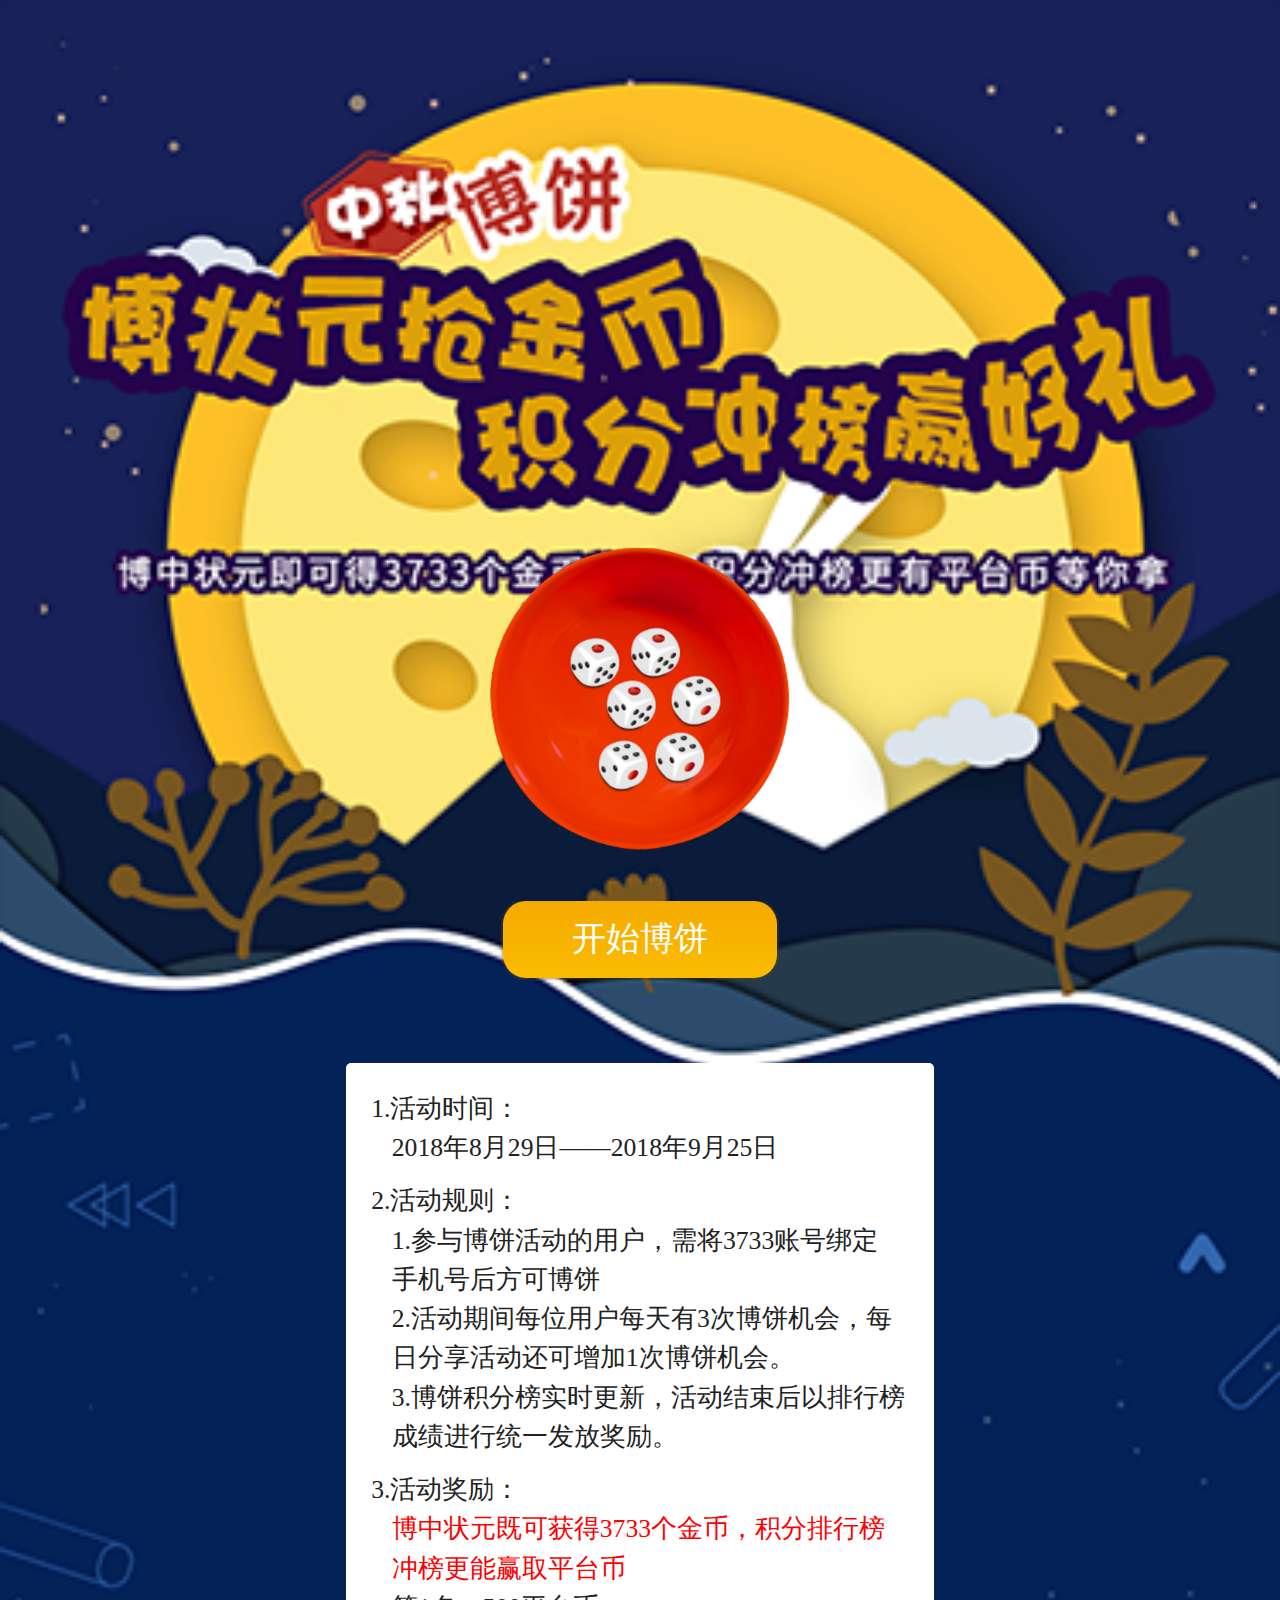
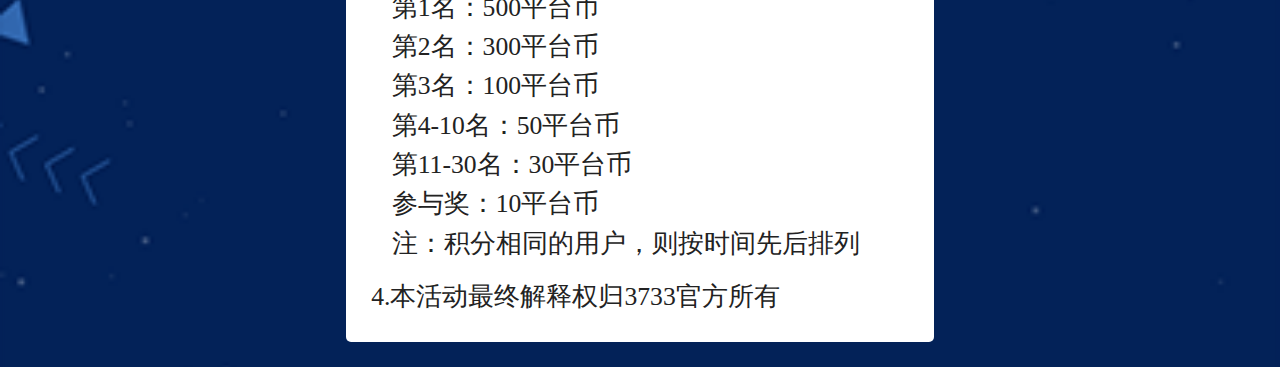
==== commit 1af447da: "beta2.0" ====
--- a/index.html
+++ b/index.html
@@ -15,7 +15,7 @@
   <div class="main-page">
     <!-- game -->
     <div class="game">
-      <img class="bowl" src="lib/images/1.png" alt="">
+      <img class="bowl" src="lib/images/bowl2.png" alt="">
     </div>
     <!-- button-list -->
     <div class="button-list">
@@ -27,17 +27,17 @@
       <p class="text last">2018年8月29日——2018年9月25日</p>
       <p>2.活动规则：</p>
       <p class="text">1.参与博饼活动的用户，需将3733账号绑定 手机号后方可博饼 </p>
-      <p class="text">2.活动期间每位用户每天有3次博饼</p>
+      <p class="text">2.活动期间每位用户每天有3次博饼机会，每日分享活动还可增加1次博饼机会。</p>
       <p class="text last">3.博饼积分榜实时更新，活动结束后以排行榜成绩进行统一发放奖励。</p>
       <p>3.活动奖励：</p>
-      <p class="text">博中状元既可获得3733个金币，积分排行榜冲榜更能赢取平台币</p>
+      <p class="text red">博中状元既可获得3733个金币，积分排行榜冲榜更能赢取平台币</p>
       <p class="text">第1名：500平台币</p>
       <p class="text">第2名：300平台币 </p>
       <p class="text">第3名：100平台币</p>
       <p class="text">第4-10名：50平台币</p>
       <p class="text">第11-30名：30平台币</p>
       <p class="text">参与奖：10平台币</p>
-      <p class="text last red">注：积分相同的用户，则按时间先后排列</p>
+      <p class="text last">注：积分相同的用户，则按时间先后排列</p>
       <p>4.本活动最终解释权归3733官方所有</p>    
     </div>
   </div>
